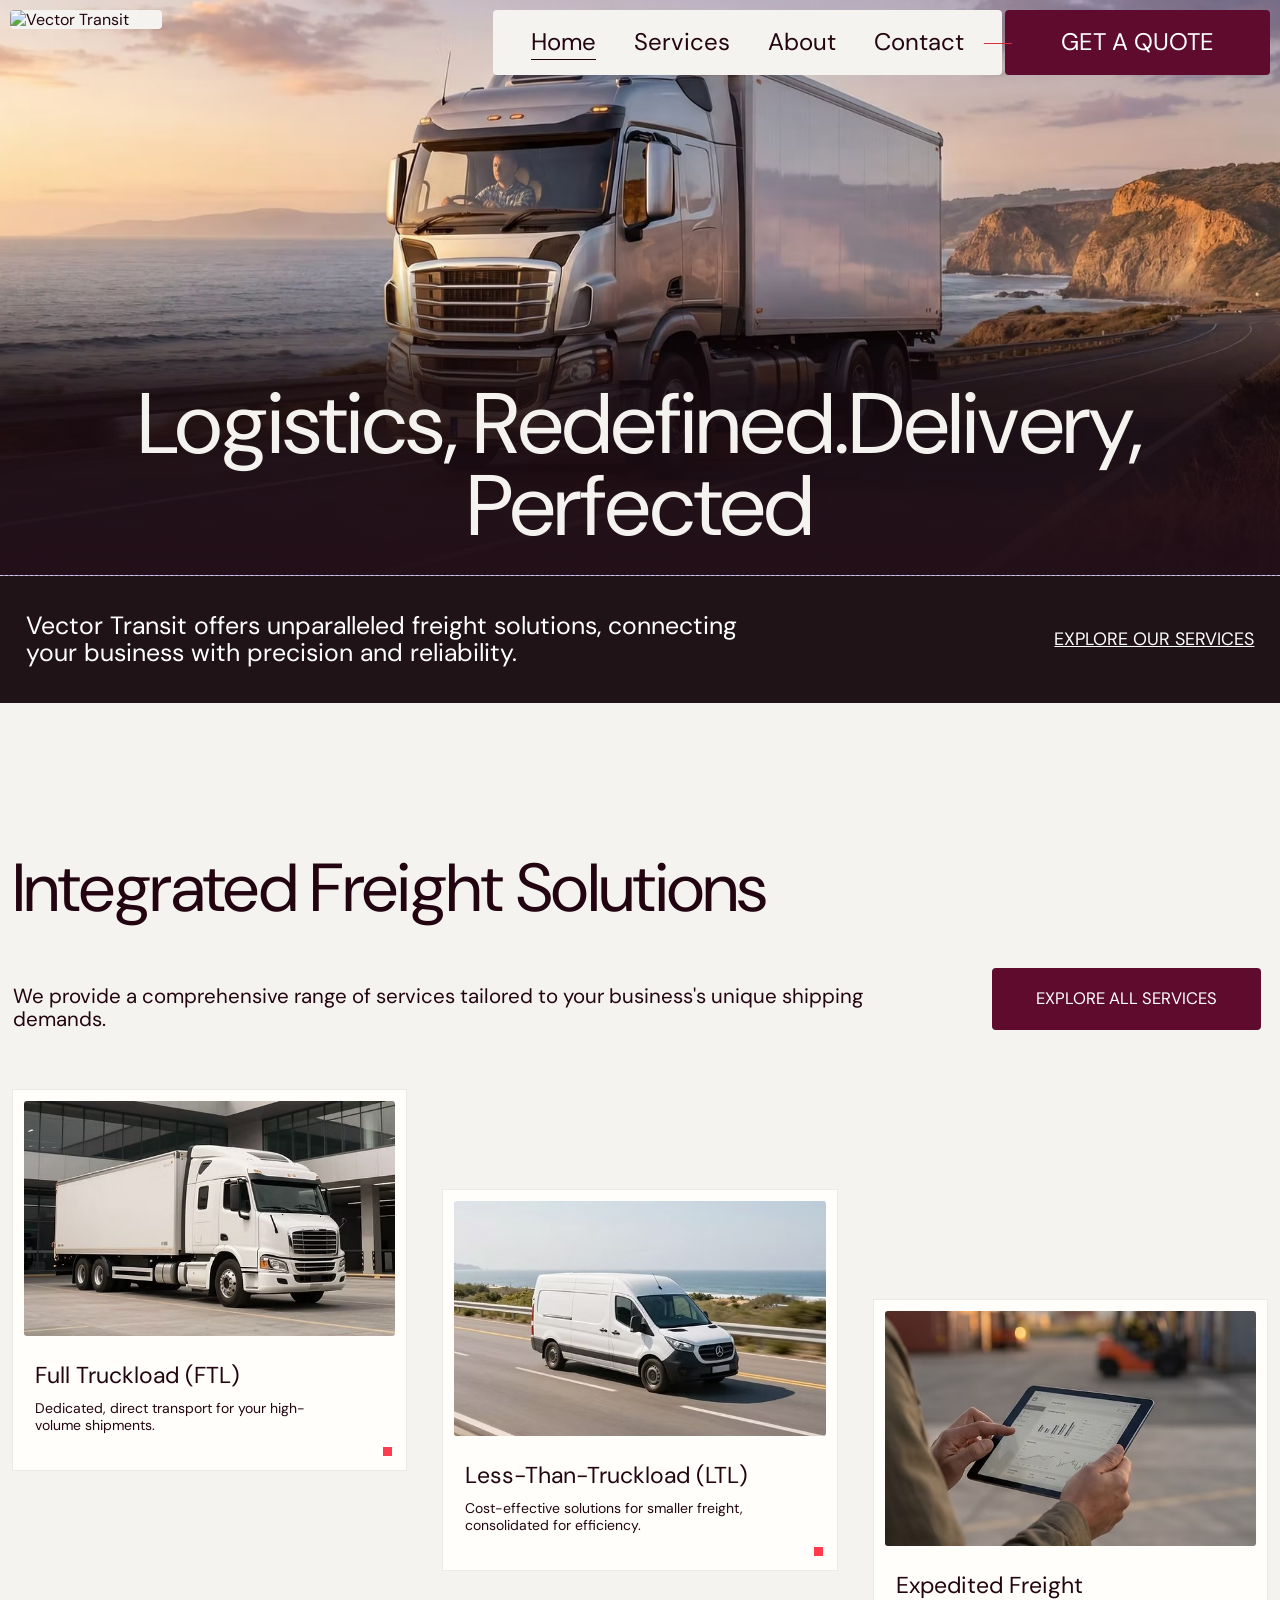
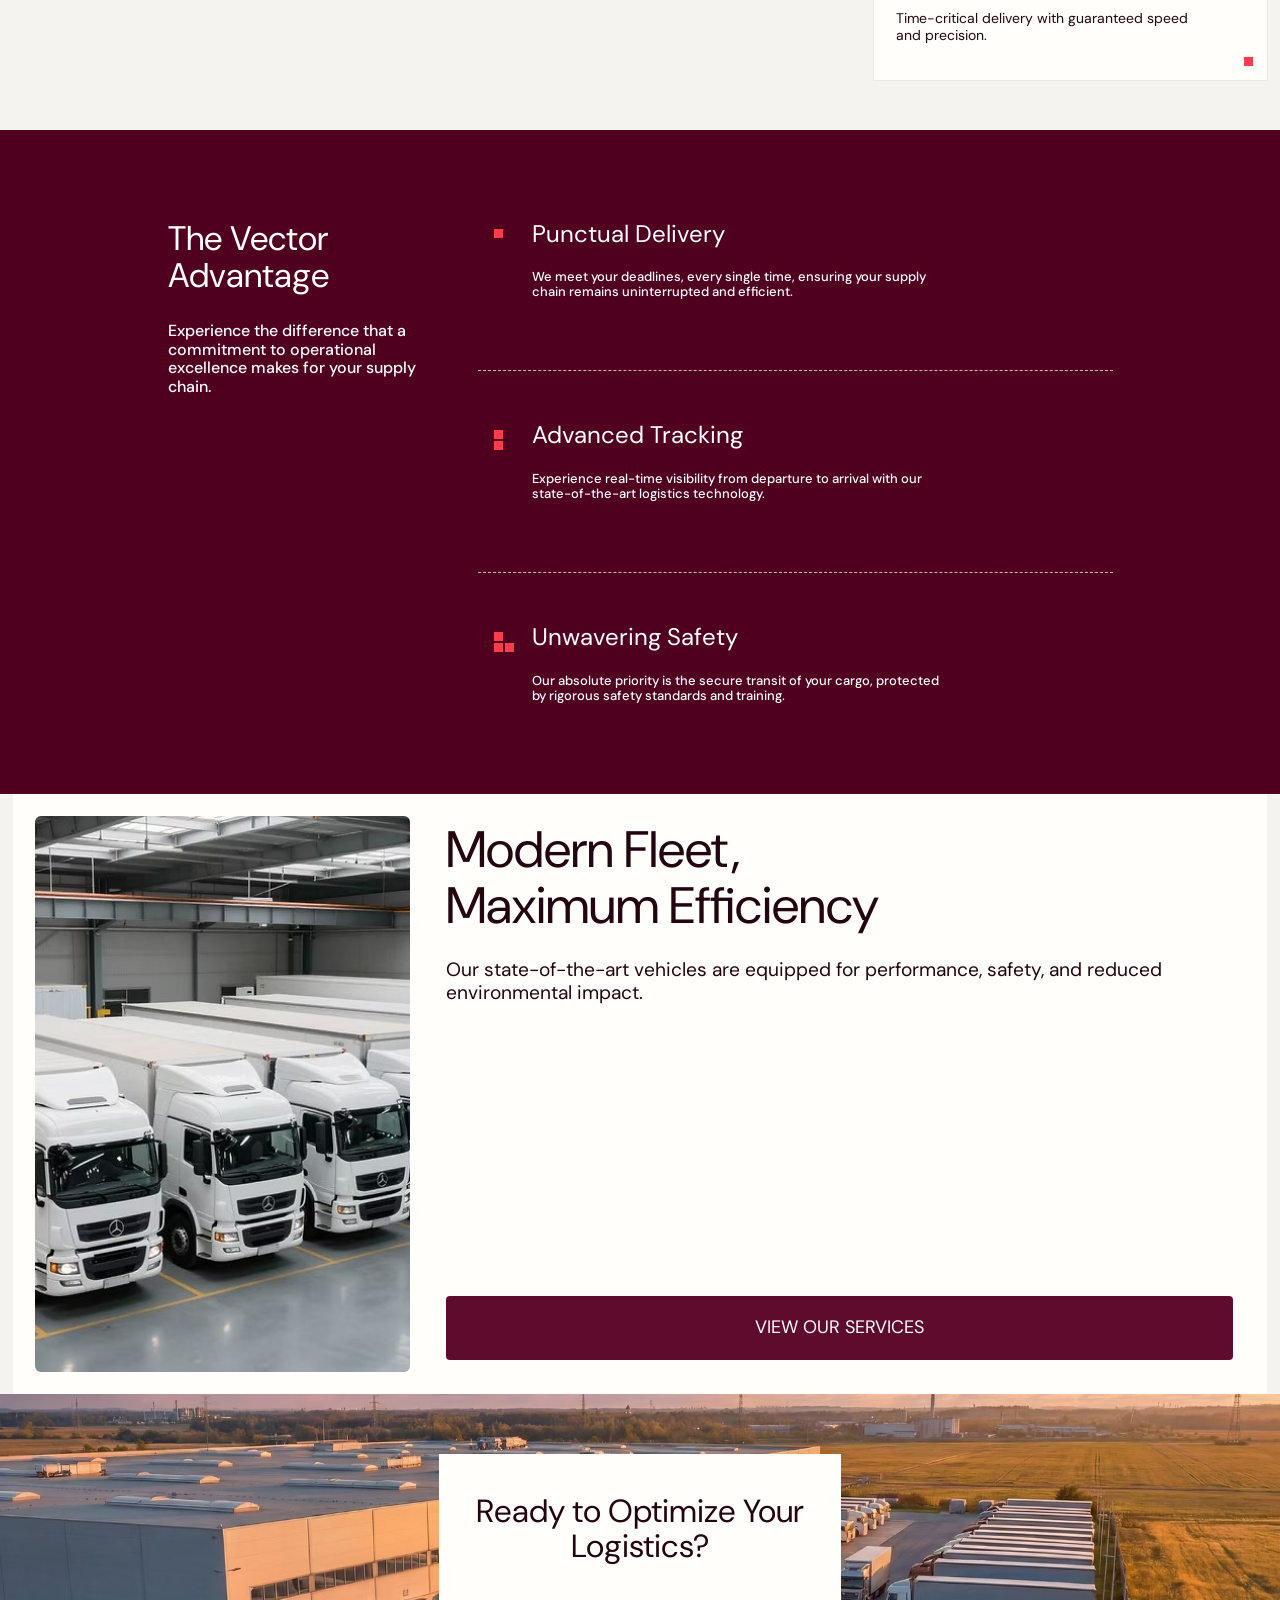
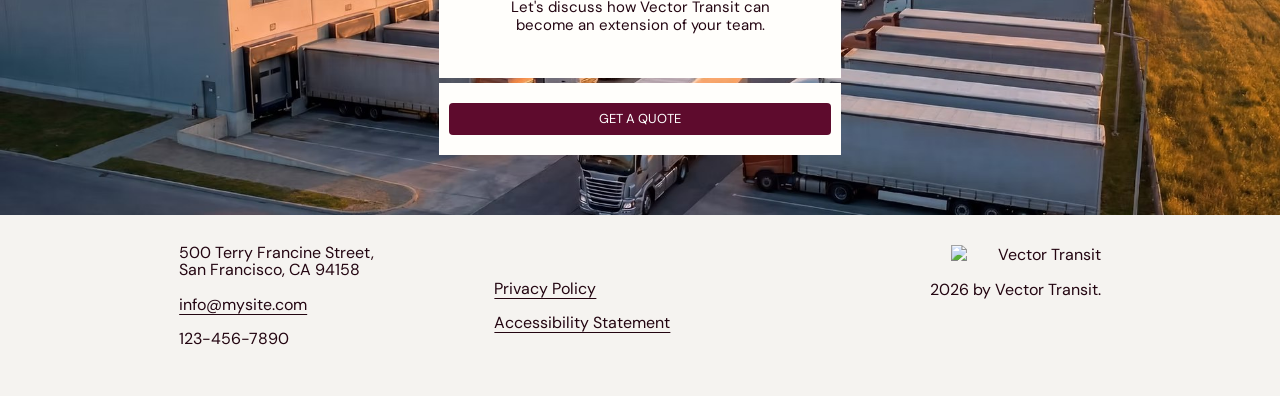
==== index.html @ b02213fa "aleko" ====
<!DOCTYPE html>
<html lang="en">
<head>
    <meta charset="UTF-8">
    <meta name="viewport" content="width=device-width, initial-scale=1.0">
    <title>Vector Transit</title>
    <link rel="preconnect" href="https://fonts.googleapis.com">
    <link href="https://fonts.googleapis.com/css2?family=DM+Sans:wght@400;500&display=swap" rel="stylesheet">
    <link rel="stylesheet" href="style.css">
</head>
<body>

<header>
    <img class="logo" src="https://static.wixstatic.com/media/c837a6_3f8882a903f44222818f6027ea8ba277~mv2.png" alt="Vector Transit">
    <div class="header-right">
        <nav>
            <ul>
                <li><a href="index.html" class="active">Home</a></li>
                <li><a href="services.html">Services</a></li>
                <li><a href="about.html">About</a></li>
                <li><a href="contact.html">Contact</a></li>
            </ul>
        </nav>
        <button onclick="location.href='contact.html'">GET A QUOTE</button>
    </div>
</header>

<main>
  
    <section class="hero">
        <img class="bg-img" src="images/hero.jpg" alt="">
        <h1><span class="line"><span>Logistics, Redefined.</span></span><span class="line"><span>Delivery, Perfected</span></span></h1>
    </section>

    <section class="intro">
        <p>Vector Transit offers unparalleled freight solutions, connecting your business with precision and reliability.</p>
        <a href="services.html">EXPLORE OUR SERVICES</a>
    </section>

    <section id="services" class="services">
        <h2>Integrated Freight Solutions</h2>
        <div class="services-head">
            <p>We provide a comprehensive range of services tailored to your business's unique shipping demands.</p>
            <button onclick="location.href='services.html'">EXPLORE ALL SERVICES</button>
        </div>
        <div class="cards">
            <article class="card">
                <span class="zoom"><img class="photo" src="images/ftl.jpg" alt="Full truckload"></span>
                <h3>Full Truckload (FTL)</h3>
                <p>Dedicated, direct transport for your high-volume shipments.</p>
                <i class="dot"></i>
            </article>
            <article class="card">
                <span class="zoom"><img class="photo" src="images/ltl.jpg" alt="Less-than-truckload van"></span>
                <h3>Less-Than-Truckload (LTL)</h3>
                <p>Cost-effective solutions for smaller freight, consolidated for efficiency.</p>
                <i class="dot"></i>
            </article>
            <article class="card">
                <span class="zoom"><img class="photo" src="images/expedited.jpg" alt="Expedited freight tracking"></span>
                <h3>Expedited Freight</h3>
                <p>Time-critical delivery with guaranteed speed and precision.</p>
                <i class="dot"></i>
            </article>
        </div>
    </section>

    
    <section id="advantage" class="advantage">
        <div class="adv-inner">
            <div>
                <h2>The Vector Advantage</h2>
                <p>Experience the difference that a commitment to operational excellence makes for your supply chain.</p>
            </div>
            <ul class="adv-list">
                <li>
                    <i class="ic ic1"></i>
                    <h3>Punctual Delivery</h3>
                    <p>We meet your deadlines, every single time, ensuring your supply chain remains uninterrupted and efficient.</p>
                </li>
                <li>
                    <i class="ic ic2"></i>
                    <h3>Advanced Tracking</h3>
                    <p>Experience real-time visibility from departure to arrival with our state-of-the-art logistics technology.</p>
                </li>
                <li>
                    <i class="ic ic3"></i>
                    <h3>Unwavering Safety</h3>
                    <p>Our absolute priority is the secure transit of your cargo, protected by rigorous safety standards and training.</p>
                </li>
            </ul>
        </div>
    </section>


    <section class="fleet">
        <div class="fleet-card">
            <span class="zoom"><img class="photo" src="images/fleet.jpg" alt="Vector Transit fleet"></span>
            <div class="fleet-text">
                <h2>Modern Fleet, Maximum Efficiency</h2>
                <p>Our state-of-the-art vehicles are equipped for performance, safety, and reduced environmental impact.</p>
                <button onclick="location.href='services.html'">VIEW OUR SERVICES</button>
            </div>
        </div>
    </section>

    
    <section id="contact" class="cta">
        <img class="bg-img" src="images/cta.jpg" alt="">
        <div class="cta-stack">
            <div class="cta-box">
                <h2>Ready to Optimize Your Logistics?</h2>
                <p>Let's discuss how Vector Transit can become an extension of your team.</p>
            </div>
            <div class="cta-btn"><button onclick="location.href='contact.html'">GET A QUOTE</button></div>
        </div>
    </section>
</main>


<footer>
    <div class="f-col">
        <p>500 Terry Francine Street,<br>San Francisco, CA 94158</p>
        <p><a href="mailto:info@mysite.com">info@mysite.com</a></p>
        <p>123-456-7890</p>
    </div>
    <div class="f-col f-links">
        <a href="#">Privacy Policy</a>
        <a href="#">Accessibility Statement</a>
    </div>
    <div class="f-col f-right">
        <img class="f-logo" src="https://static.wixstatic.com/media/c837a6_3f8882a903f44222818f6027ea8ba277~mv2.png" alt="Vector Transit">
        <p> 2026 by Vector Transit.</p>
    </div>
</footer>

</body>
</html>
---- style.css ----
* {
    margin: 0;
    padding: 0;
    box-sizing: border-box;
}

:root {
    --ink: #230511;
    --maroon: #5e0b2d;
    --deep: #50001e;
    --paper: #f5f3f0;
    --card: #fffefb;
    --red: #ff3b4e;
}

body {
    background: var(--paper);
    color: var(--ink);
    font-family: "DM Sans", "Helvetica Neue", Arial, sans-serif;
    line-height: 1.2;
}

a {
    color: inherit;
}

h1, h2, h3 {
    font-weight: 400;
}

button {
    font: inherit;
    background: var(--maroon);
    color: #fff;
    border: 0;
    border-radius: 4px;
    cursor: pointer;
    transition: background .25s, transform .25s, box-shadow .25s;
}

button:hover {
    background: #470820;
    transform: translateY(-2px);
    box-shadow: 0 10px 24px rgba(94, 11, 45, .35);
}

button:active {
    transform: translateY(0);
    box-shadow: none;
}

a:focus-visible,
button:focus-visible {
    outline: 3px solid var(--red);
    outline-offset: 2px;
}

.photo {
    display: block;
    width: 100%;
    height: 100%;
    object-fit: cover;
    object-position: center;
    background: #d8d2cc;
    border-radius: 3px;
}

.bg-img {
    position: absolute;
    inset: 0;
    width: 100%;
    height: 100%;
    object-fit: cover;
    object-position: center;
    z-index: 0;
}



header {
    position: fixed;
    top: 0;
    left: 0;
    right: 0;
    z-index: 10;
    display: flex;
    justify-content: space-between;
    align-items: flex-start;
    padding: 10px;
}

.logo {
    width: 152px;
    height: auto;
    background: var(--paper);
    border-radius: 4px;
}

.header-right {
    display: flex;
    align-items: center;
    gap: 3px;
    position: relative;
}

.header-right::before {
    content: "";
    position: absolute;
    right: 258px;
    top: 50%;
    width: 28px;
    height: 1px;
    background: #d6303f;
    z-index: 3;
}

nav ul {
    display: flex;
    list-style: none;
    align-items: center;
    gap: 38px;
    background: var(--paper);
    padding: 0 38px;
    height: 65px;
    border-radius: 4px;
}

nav a {
    text-decoration: none;
    font-size: 24px;
    color: var(--ink);
    padding-bottom: 3px;
    background: linear-gradient(currentColor, currentColor) 0 100% / 0 1.5px no-repeat;
    transition: background-size .35s cubic-bezier(.2, .7, .2, 1);
}

nav a:hover,
nav a.active {
    background-size: 100% 1.5px;
}

.header-right button {
    font-size: 24px;
    height: 65px;
    padding: 0 56px;
}


footer {
    display: grid;
    grid-template-columns: 1fr 1fr 1fr;
    gap: 24px;
    padding: 30px 14%;
    background: var(--paper);
    font-size: 16px;
}

.f-col p {
    margin-bottom: 18px;
    line-height: 1.05;
}

.f-links {
    display: flex;
    flex-direction: column;
    gap: 15px;
    padding-top: 34px;
}

.f-right {
    text-align: right;
}

.f-logo {
    width: 150px;
    margin-left: auto;
    display: block;
    margin-bottom: 18px;
}

footer a {
    text-underline-offset: 4px;
    transition: opacity .2s;
}

footer a:hover {
    opacity: .6;
}


.dot {
    position: absolute;
    right: 14px;
    bottom: 14px;
    width: 9px;
    height: 9px;
    background: var(--red);
}


.hero {
    position: relative;
    height: clamp(560px, 45vw, 900px);
    display: flex;
    align-items: flex-end;
    justify-content: center;
    text-align: center;
    padding: 0 5% 28px;
    border-bottom: 1px dashed rgba(255, 255, 255, .5);
    overflow: hidden;
    background: linear-gradient(to bottom, #9b8fc4 0%, #e9b38f 45%, #3a2a33 70%, #231019 100%);
}

.hero::after {
    content: "";
    position: absolute;
    inset: 0;
    z-index: 1;
    background: linear-gradient(to bottom, rgba(35, 15, 25, 0) 55%, rgba(35, 15, 25, .92) 100%);
}

.hero h1 {
    font-size: clamp(40px, 6.7vw, 116px);
    line-height: .95;
    letter-spacing: -.01em;
    color: var(--paper);
    position: relative;
    z-index: 2;
}



.intro {
    display: flex;
    justify-content: space-between;
    align-items: center;
    gap: 24px;
    background: #1f1318;
    color: #fff;
    padding: 36px 2%;
}

.intro p {
    font-size: clamp(20px, 1.95vw, 32px);
    max-width: 760px;
    line-height: 1.1;
}

.intro a {
    font-size: clamp(16px, 1.4vw, 24px);
    white-space: nowrap;
}



.services {
    padding: 150px 1% 0;
    overflow: hidden;
}

.services h2 {
    font-size: clamp(40px, 5.3vw, 100px);
    line-height: 1.05;
    letter-spacing: -.01em;
}

.services-head {
    display: flex;
    justify-content: space-between;
    align-items: flex-end;
    gap: 24px;
    margin-top: 44px;
}

.services-head p {
    font-size: clamp(18px, 1.6vw, 28px);
    max-width: 880px;
    line-height: 1.1;
}

.services-head button {
    font-size: clamp(14px, 1.3vw, 22px);
    padding: 0 44px;
    height: 62px;
    margin-right: .5%;
}

.cards {
    display: grid;
    grid-template-columns: repeat(3, 1fr);
    gap: 3%;
    padding: 60px 0 260px;
}

.card {
    position: relative;
    background: var(--card);
    padding: 11px 11px 36px;
    box-shadow: 0 0 0 1px rgba(35, 5, 17, .04);
}

.card .photo {
    aspect-ratio: 287 / 182;
    height: auto;
}

.card h3 {
    font-size: clamp(22px, 1.8vw, 32px);
    margin: 26px 11px 10px;
}

.card p {
    font-size: clamp(14px, 1vw, 17px);
    margin: 0 11px;
    max-width: 30ch;
}

.card:nth-child(2) {
    transform: translateY(100px);
}

.card:nth-child(3) {
    transform: translateY(210px);
}



.advantage {
    background: var(--deep);
    color: #fff;
    padding: 90px 5%;
}

.adv-inner {
    max-width: 945px;
    margin: 0 auto;
    display: grid;
    grid-template-columns: 270px 1fr;
    gap: 40px;
}

.advantage h2 {
    font-size: clamp(34px, 2.5vw, 44px);
    line-height: 1.1;
    margin-bottom: 28px;
}

.advantage p {
    font-size: 16px;
    font-weight: 500;
    line-height: 1.15;
}

.adv-list {
    list-style: none;
}

.adv-list li {
    position: relative;
    padding: 0 0 70px 54px;
    border-bottom: 1px dashed rgba(255, 255, 255, .7);
    margin-bottom: 50px;
}

.adv-list li:last-child {
    border-bottom: 0;
    margin-bottom: 0;
    padding-bottom: 0;
}

.adv-list h3 {
    font-size: 24px;
    margin-bottom: 22px;
}

.adv-list p {
    font-size: 13px;
    max-width: 46ch;
}

.ic {
    position: absolute;
    left: 16px;
    top: 9px;
    width: 9px;
    height: 9px;
    background: var(--red);
}

.ic2 {
    box-shadow: 0 11px 0 var(--red);
}

.ic3 {
    box-shadow: 0 11px 0 var(--red), 11px 11px 0 var(--red);
}


.fleet {
    padding: 0 1%;
    width: 100%;
}

.fleet-card {
    display: grid;
    grid-template-columns: 31% 1fr;
    gap: 24px;
    padding: 22px;
    background: var(--card);
    width: 100%;
    max-width: 100%;
    min-height: 600px;
}

.fleet-card .zoom {
    display: block;
    width: 100%;
    height: 100%;
    overflow: hidden;
}

.fleet-card .photo {
    width: 100%;
    height: 100%;
    min-height: 550px;
    object-fit: cover;
    display: block;
    border-radius: 6px;
}

.fleet-text {
    display: flex;
    flex-direction: column;
    padding: 6px 12px 12px;
}

.fleet-text h2 {
    font-size: clamp(36px, 4vw, 76px);
    line-height: 1.1;
    max-width: 14ch;
    margin-bottom: 24px;
}

.fleet-text p {
    font-size: clamp(16px, 1.5vw, 30px);
    max-width: 56ch;
}

.fleet-text button {
    margin-top: auto;
    height: 64px;
    font-size: 18px;
    width: 100%;
}


.cta {
    min-height: clamp(420px, 28vw, 560px);
    display: flex;
    align-items: center;
    justify-content: center;
    padding: 60px 5%;
    position: relative;
    overflow: hidden;
    background: linear-gradient(120deg, #8c8c8c 0%, #c9a37a 50%, #b88a2f 100%);
}

.cta-stack {
    position: relative;
    z-index: 1;
    width: min(402px, 100%);
    display: grid;
    gap: 5px;
}

.cta-box {
    background: var(--card);
    text-align: center;
    padding: 40px 30px 44px;
}

.cta-box h2 {
    font-size: clamp(32px, 2.2vw, 42px);
    line-height: 1.1;
    margin-bottom: 34px;
}

.cta-box p {
    font-size: 15px;
    max-width: 26ch;
    margin: 0 auto;
}

.cta-btn {
    background: var(--card);
    padding: 20px 10px;
}

.cta-btn button {
    width: 100%;
    height: 32px;
    font-size: 13px;
}



@media (max-width: 900px) {
    .intro,
    .services-head {
        flex-direction: column;
        align-items: flex-start;
    }

    .services {
        padding-top: 80px;
    }

    .cards {
        grid-template-columns: 1fr;
        padding-bottom: 60px;
        gap: 24px;
    }

    .card:nth-child(n) {
        transform: none;
    }

    .adv-inner {
        grid-template-columns: 1fr;
    }

    .fleet-card {
        grid-template-columns: 1fr;
        max-width: 100%;
        padding: 0 0 12px;
    }

    .fleet-card .photo {
        min-height: 220px;
    }

    .fleet-text button {
        margin-top: 24px;
    }

    .logo {
        width: 110px;
    }

    .header-right::before {
        display: none;
    }

    nav ul {
        gap: 14px;
        padding: 0 16px;
        height: 48px;
    }

    nav a,
    .header-right button {
        font-size: 16px;
    }

    .header-right button {
        height: 48px;
        padding: 0 18px;
    }

    footer {
        grid-template-columns: 1fr;
        padding: 30px 6%;
    }

    .f-links {
        padding-top: 0;
    }

    .f-right {
        text-align: left;
    }

    .f-logo {
        margin-left: 0;
    }
}

@media (max-width: 520px) {
    header {
        flex-direction: column;
        gap: 6px;
    }

    .header-right {
        flex-wrap: wrap;
    }
}

html {
    scroll-behavior: smooth;
}

::selection {
    background: var(--red);
    color: #fff;
}

.s-hero {
    overflow: hidden;
}

.hero .bg-img,
.s-hero .bg-img {
    scale: 1.1;
    animation: settle 2.6s cubic-bezier(.2, .7, .2, 1) both;
}

@media (min-width: 901px) {
    .card:nth-child(1):hover {
        transform: none;
    }

    .card:nth-child(2):hover {
        transform: translateY(100px);
    }

    .card:nth-child(3):hover {
        transform: translateY(210px);
    }
}

.intro p,
.intro a,
.services > h2,
.services-head,
.cards > *,
.advantage .adv-inner > div:first-child,
.adv-list > *,
.fleet-card,
.cta-stack,
.s-title h1,
.s-title p,
.s-grid > *,
.s-cta-text,
.s-tires,
.purpose-card,
.mission p,
.compass h2,
.values > *,
.team h2,
.team-grid > * {
    animation: fadeUp .9s cubic-bezier(.2, .7, .2, 1) both;
}

.cards > :nth-child(2),
.s-grid > :nth-child(2),
.adv-list > :nth-child(2),
.values > :nth-child(2),
.team-grid > :nth-child(2) {
    animation-delay: .12s;
}

.cards > :nth-child(3),
.s-grid > :nth-child(3),
.adv-list > :nth-child(3),
.values > :nth-child(3),
.team-grid > :nth-child(3) {
    animation-delay: .24s;
}

.cards > :nth-child(4),
.s-grid > :nth-child(4),
.adv-list > :nth-child(4),
.values > :nth-child(4),
.team-grid > :nth-child(4) {
    animation-delay: .36s;
}

@supports (animation-timeline: view()) {
    .intro p,
    .intro a,
    .services > h2,
    .services-head,
    .cards > *,
    .advantage .adv-inner > div:first-child,
    .adv-list > *,
    .fleet-card,
    .cta-stack,
    .s-title h1,
    .s-title p,
    .s-grid > *,
    .s-cta-text,
    .s-tires,
    .purpose-card,
    .mission p,
    .compass h2,
    .values > *,
    .team h2,
    .team-grid > * {
        animation: fadeUp linear both;
        animation-timeline: view();
        animation-range: entry 0% entry 60%;
    }

    .cards > :nth-child(n),
    .s-grid > :nth-child(n),
    .adv-list > :nth-child(n),
    .values > :nth-child(n),
    .team-grid > :nth-child(n) {
        animation-delay: 0s;
    }
}

@supports (animation-timeline: scroll()) {
    body::before {
        content: "";
        position: fixed;
        top: 0;
        left: 0;
        z-index: 20;
        width: 100%;
        height: 3px;
        background: var(--red);
        transform: scaleX(0);
        transform-origin: left;
        animation: grow linear both;
        animation-timeline: scroll(root);
    }

    .hero .bg-img,
    .s-hero .bg-img {
        animation: settle 2.6s cubic-bezier(.2, .7, .2, 1) both, parallax linear both;
        animation-timeline: auto, scroll(root);
        animation-range: normal, 0 340px;
    }
}

@supports (animation-timeline: scroll()) {
    @media (min-width: 901px) {
        .logo {
            animation: compactLogo linear both;
            animation-timeline: scroll(root);
            animation-range: 0 90px;
        }

        nav ul,
        .header-right button {
            animation: compactBar linear both;
            animation-timeline: scroll(root);
            animation-range: 0 90px;
        }
    }
}

@media (prefers-reduced-motion: reduce) {
    html {
        scroll-behavior: auto;
    }

    *,
    *::before,
    *::after {
        animation: none !important;
        transition: none !important;
    }

    .hero .bg-img,
    .s-hero .bg-img {
        scale: 1.1;
    }
}




@keyframes fadeUp {
    from {
        opacity: 0;
        translate: 0 30px;
    }
    to {
        opacity: 1;
        translate: 0 0;
    }
}

@keyframes settle {
    from {
        transform: scale(1.1);
    }
    to {
        transform: scale(1);
    }
}

.hero .bg-img {
    animation: settle 2.5s ease-out both;
}

.hero h1 {
    animation: fadeUp 1s ease-out both;
}


header {
    animation: fadeUp .8s ease-out both;
}

.intro p {
    animation: fadeUp .8s ease-out .2s both;
}

.intro a {
    animation: fadeUp .8s ease-out .4s both;
}


.services > h2,
.services-head {
    animation: fadeUp .9s ease-out both;
}

.card {
    animation: fadeUp .9s ease-out both;
    transition: box-shadow .3s ease;
}

.card:nth-child(2) {
    animation-delay: .15s;
}

.card:nth-child(3) {
    animation-delay: .3s;
}

.card:hover {
    box-shadow: 0 12px 30px rgba(35, 5, 17, .12);
}


.zoom {
    display: block;
    overflow: hidden;
}

.zoom .photo {
    transition: transform .5s ease;
}

.zoom:hover .photo {
    transform: scale(1.06);
}


.advantage .adv-inner > div:first-child {
    animation: fadeUp .9s ease-out both;
}

.adv-list li {
    animation: fadeUp .9s ease-out both;
}

.adv-list li:nth-child(2) {
    animation-delay: .15s;
}

.adv-list li:nth-child(3) {
    animation-delay: .3s;
}


.fleet-card {
    animation: fadeUp 1s ease-out both;
}


.cta-stack {
    animation: fadeUp 1s ease-out both;
}

footer .f-col {
    animation: fadeUp .8s ease-out both;
}

footer .f-col:nth-child(2) {
    animation-delay: .15s;
}

footer .f-col:nth-child(3) {
    animation-delay: .3s;
}


@media (prefers-reduced-motion: reduce) {
    *,
    *::before,
    *::after {
        animation: none !important;
        transition: none !important;
    }
}
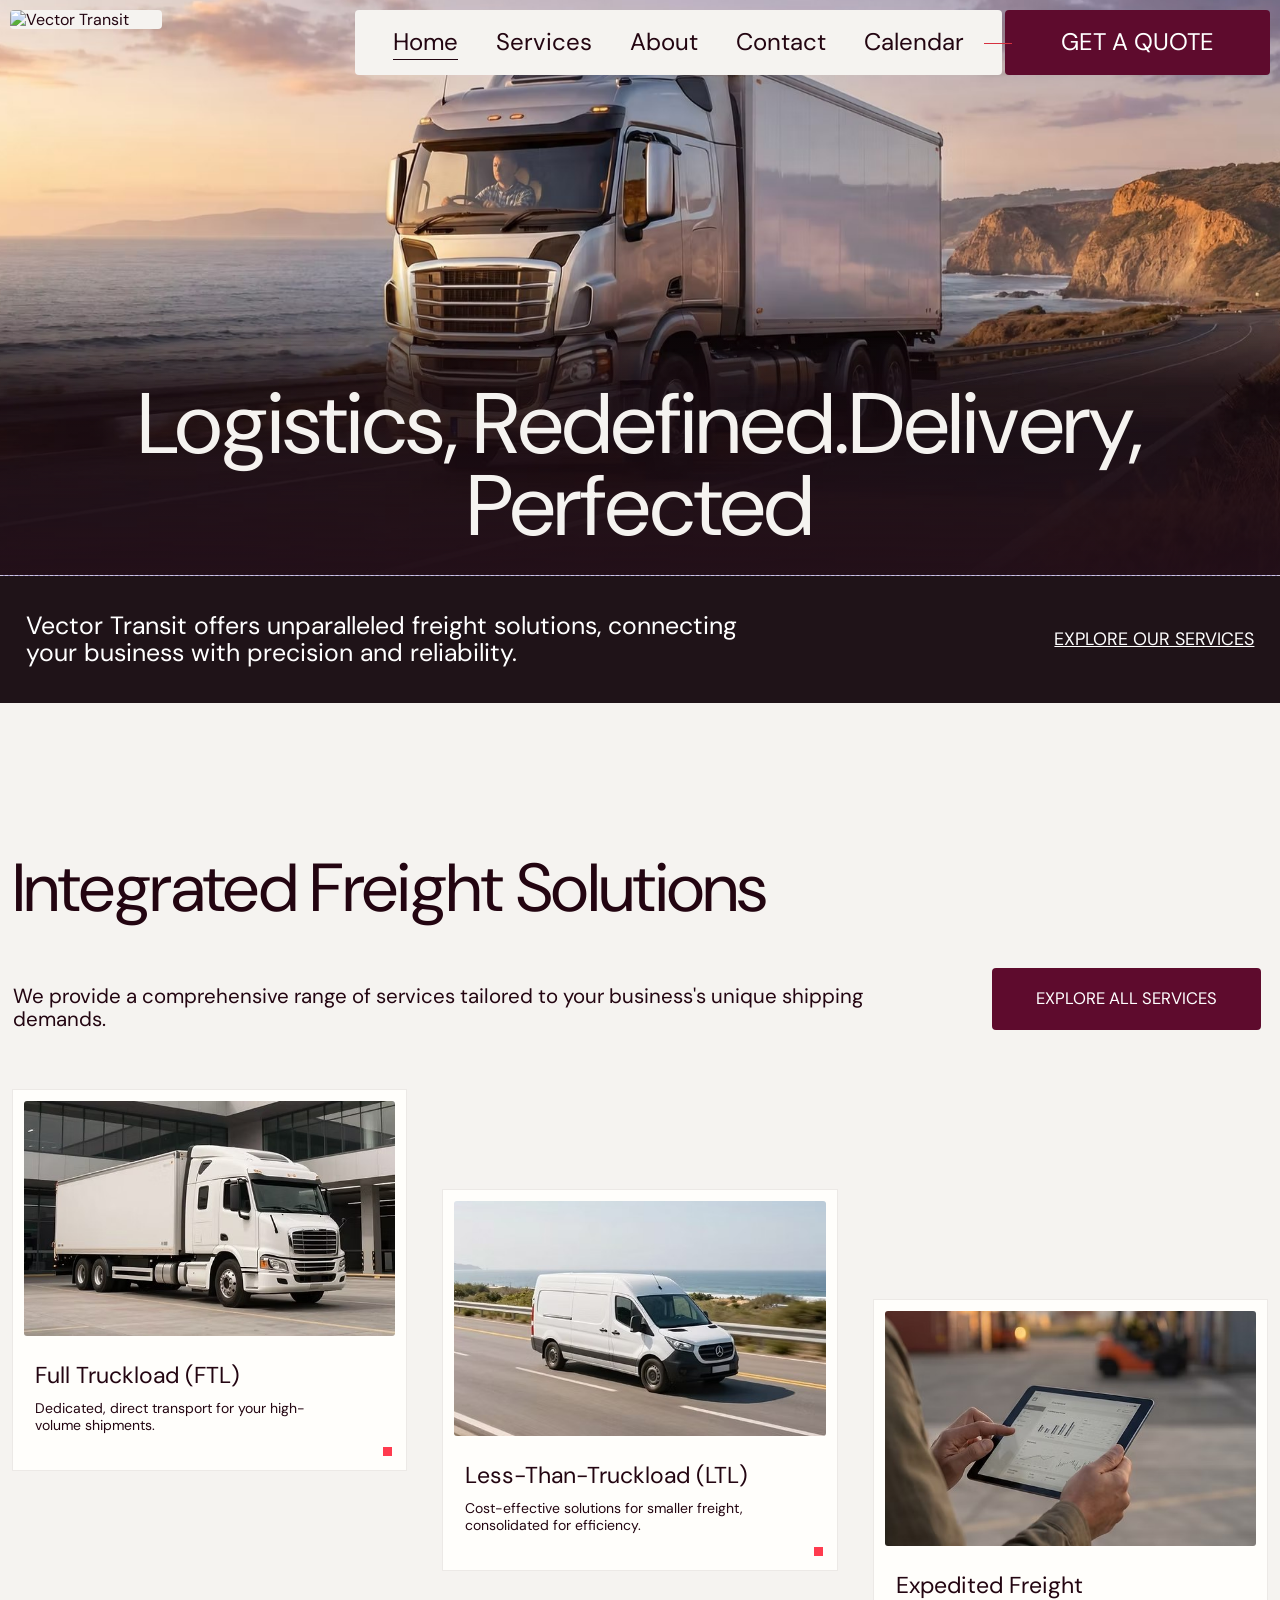
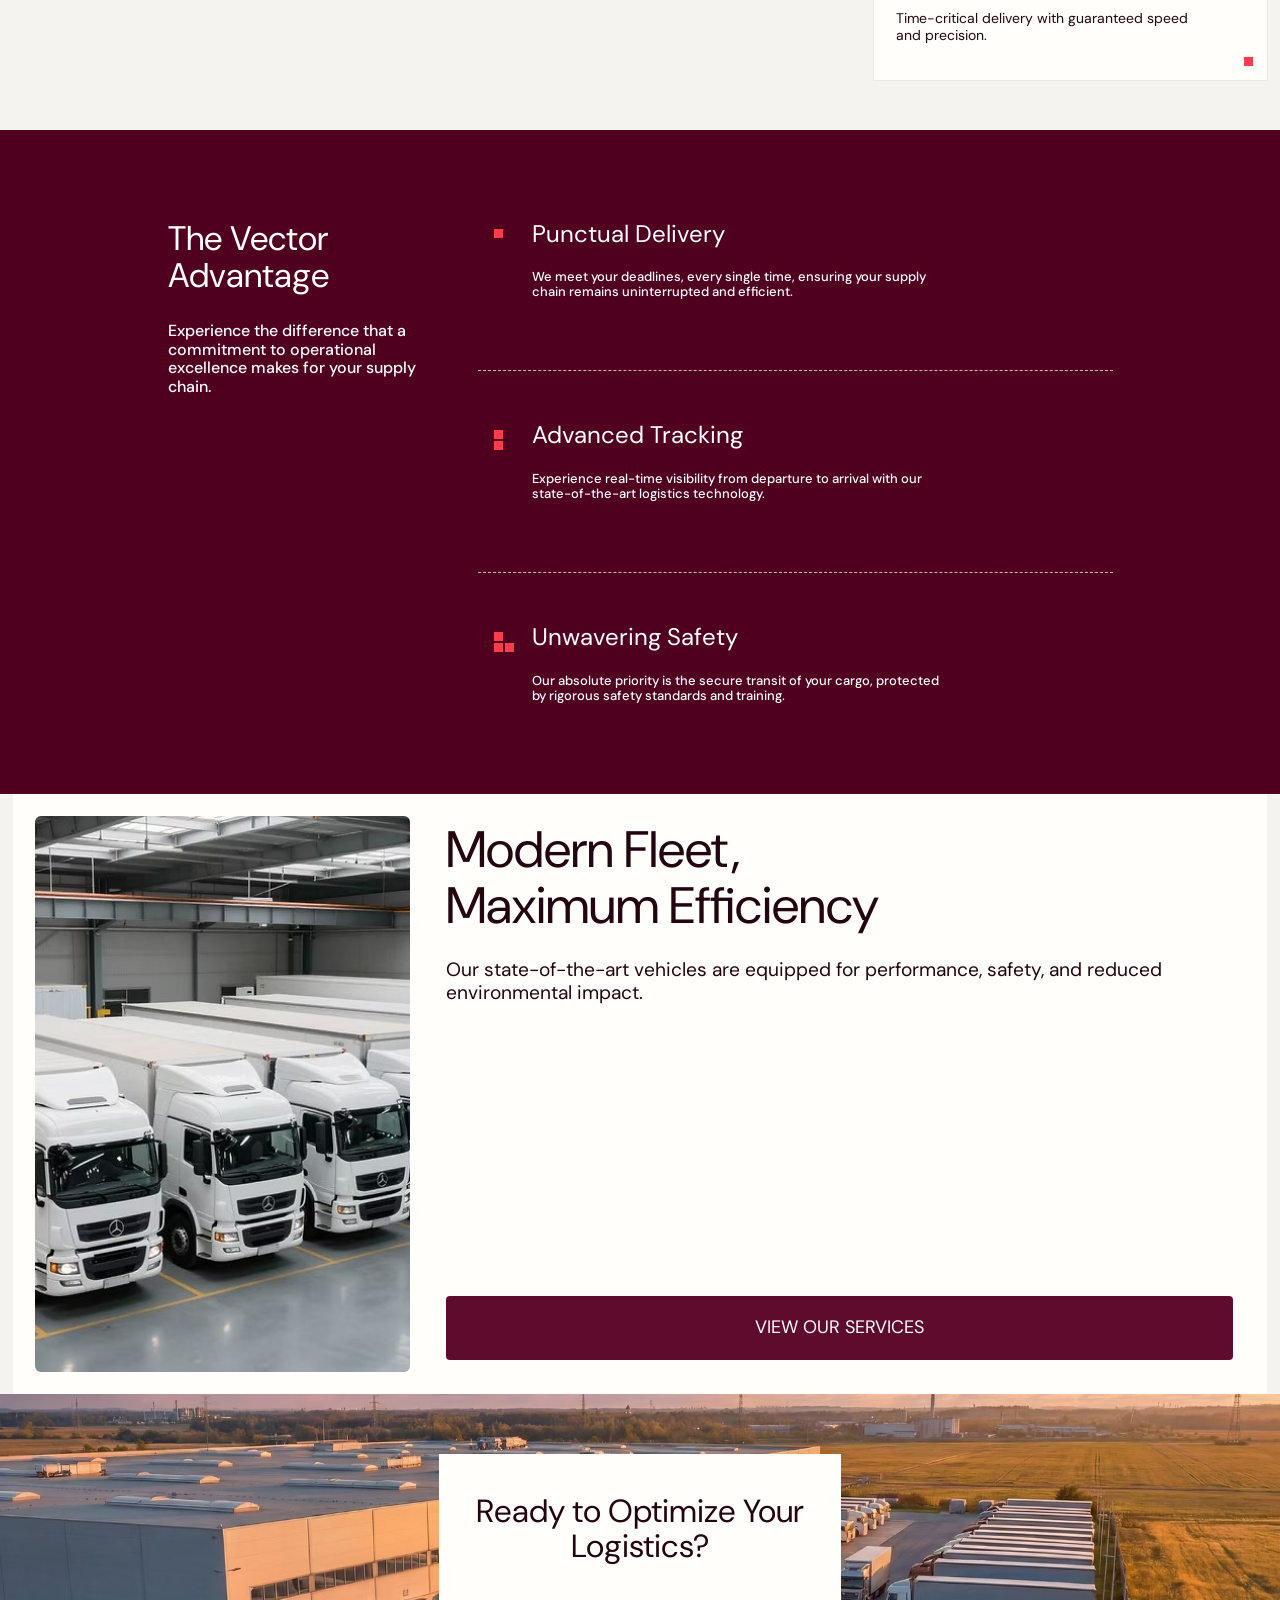
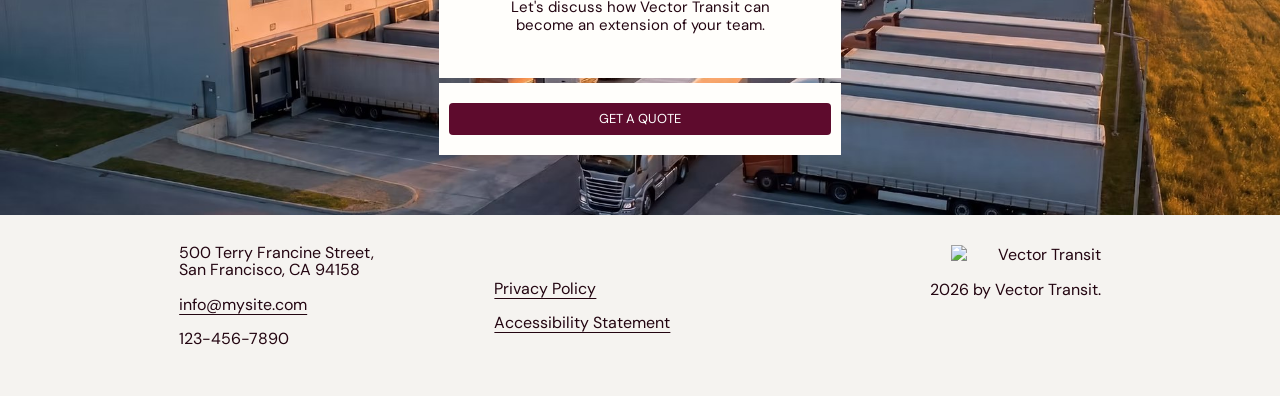
==== commit 83a9ceeb: "proeqti" ====
--- a/index.html
+++ b/index.html
@@ -12,6 +12,15 @@
 
 <header>
     <img class="logo" src="https://static.wixstatic.com/media/c837a6_3f8882a903f44222818f6027ea8ba277~mv2.png" alt="Vector Transit">
+
+    <input type="checkbox" id="menu-toggle">
+
+    <label for="menu-toggle" class="burger">
+        <span></span>
+        <span></span>
+        <span></span>
+    </label>
+
     <div class="header-right">
         <nav>
             <ul>
@@ -19,8 +28,10 @@
                 <li><a href="services.html">Services</a></li>
                 <li><a href="about.html">About</a></li>
                 <li><a href="contact.html">Contact</a></li>
+                <li><a href="calendar.html">Calendar</a></li>
             </ul>
         </nav>
+
         <button onclick="location.href='contact.html'">GET A QUOTE</button>
     </div>
 </header>
--- a/style.css
+++ b/style.css
@@ -898,4 +898,95 @@
         animation: none !important;
         transition: none !important;
     }
-}+}
+
+
+
+/* BURGER MENU */
+
+#menu-toggle {
+    display: none;
+}
+
+.burger {
+    display: none;
+    width: 35px;
+    cursor: pointer;
+    flex-direction: column;
+    gap: 7px;
+    padding: 5px;
+    background: var(--paper);
+    border-radius: 4px;
+}
+
+.burger span {
+    width: 25px;
+    height: 3px;
+    background: var(--ink);
+    transition: .3s;
+}
+
+@media (max-width: 900px) {
+
+    header {
+        flex-direction: row;
+        align-items: center;
+    }
+
+    .burger {
+        display: flex;
+        position: relative;
+        z-index: 20;
+    }
+
+    .header-right {
+        display: none;
+        position: absolute;
+        top: 75px;
+        right: 10px;
+        width: 220px;
+        background: var(--paper);
+        padding: 20px;
+        flex-direction: column;
+        align-items: stretch;
+        border-radius: 4px;
+        box-shadow: 0 5px 20px rgba(0,0,0,.15);
+    }
+
+    .header-right nav ul {
+        height: auto;
+        padding: 0;
+        flex-direction: column;
+        align-items: flex-start;
+        gap: 20px;
+        background: transparent;
+    }
+
+    .header-right nav a {
+        font-size: 18px;
+    }
+
+    .header-right button {
+        width: 100%;
+        font-size: 14px;
+        height: 45px;
+        padding: 0 10px;
+    }
+
+    #menu-toggle:checked ~ .header-right {
+        display: flex;
+    }
+
+    #menu-toggle:checked + .burger span:nth-child(1) {
+        transform: translateY(10px) rotate(45deg);
+    }
+
+    #menu-toggle:checked + .burger span:nth-child(2) {
+        opacity: 0;
+    }
+
+    #menu-toggle:checked + .burger span:nth-child(3) {
+        transform: translateY(-10px) rotate(-45deg);
+    }
+}
+
